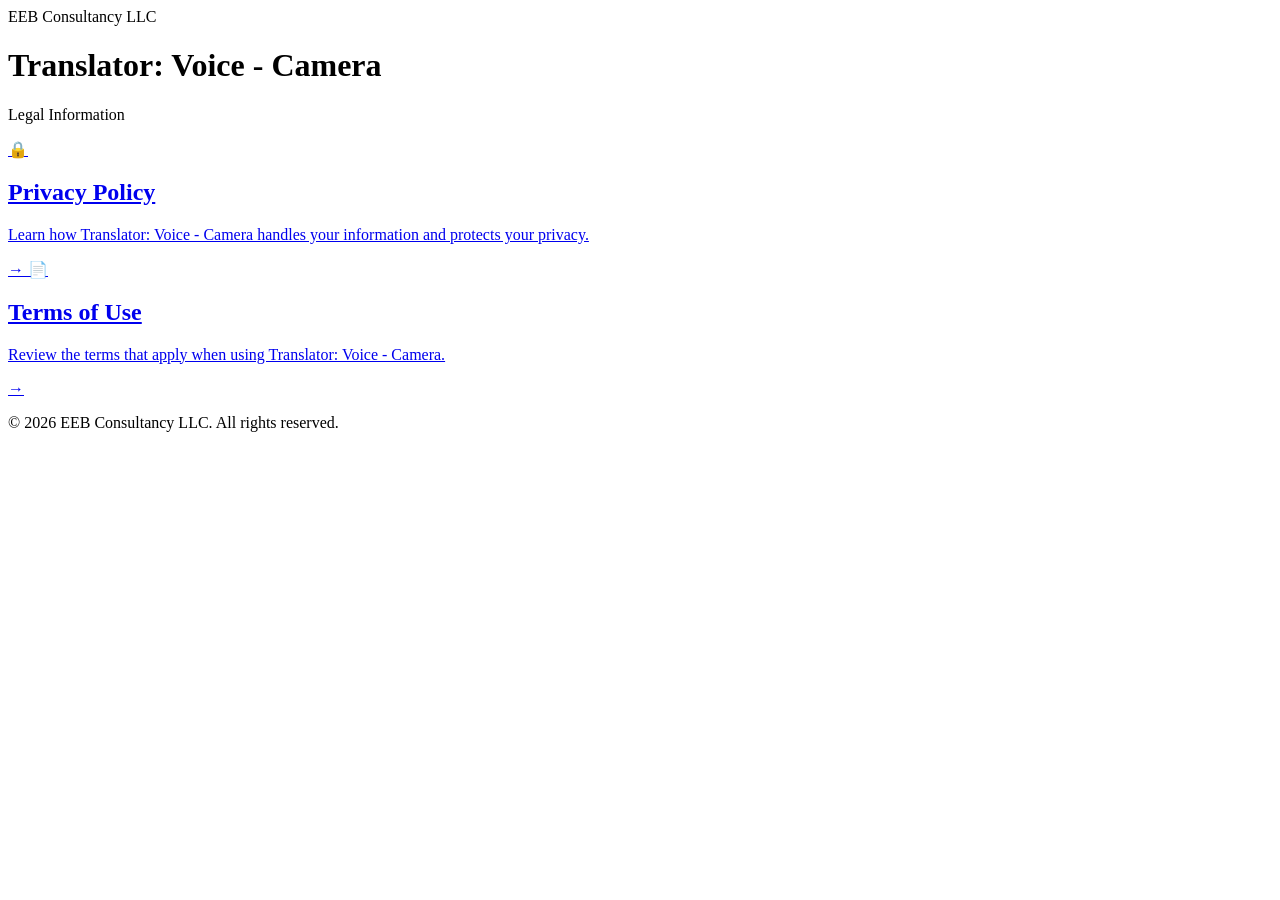
==== index.html @ fea5bd94 "Create index.html" ====
<!DOCTYPE html>
<html lang="en">
<head>
  <meta charset="UTF-8">
  <meta name="viewport" content="width=device-width, initial-scale=1.0">
  <title>Translator: Voice - Camera | Legal</title>
  <link rel="stylesheet" href="styles.css">
</head>
<body>
  <main class="container">
    <header>
      <div class="badge">EEB Consultancy LLC</div>
      <h1>Translator: Voice - Camera</h1>
      <p class="subtitle">Legal Information</p>
    </header>

    <section class="legal-grid">
      <a class="legal-card" href="privacy.html">
        <span class="icon">🔒</span>
        <div>
          <h2>Privacy Policy</h2>
          <p>Learn how Translator: Voice - Camera handles your information and protects your privacy.</p>
        </div>
        <span class="arrow">→</span>
      </a>

      <a class="legal-card" href="terms.html">
        <span class="icon">📄</span>
        <div>
          <h2>Terms of Use</h2>
          <p>Review the terms that apply when using Translator: Voice - Camera.</p>
        </div>
        <span class="arrow">→</span>
      </a>
    </section>

    <footer>
      <p>© 2026 EEB Consultancy LLC. All rights reserved.</p>
    </footer>
  </main>
</body>
</html>
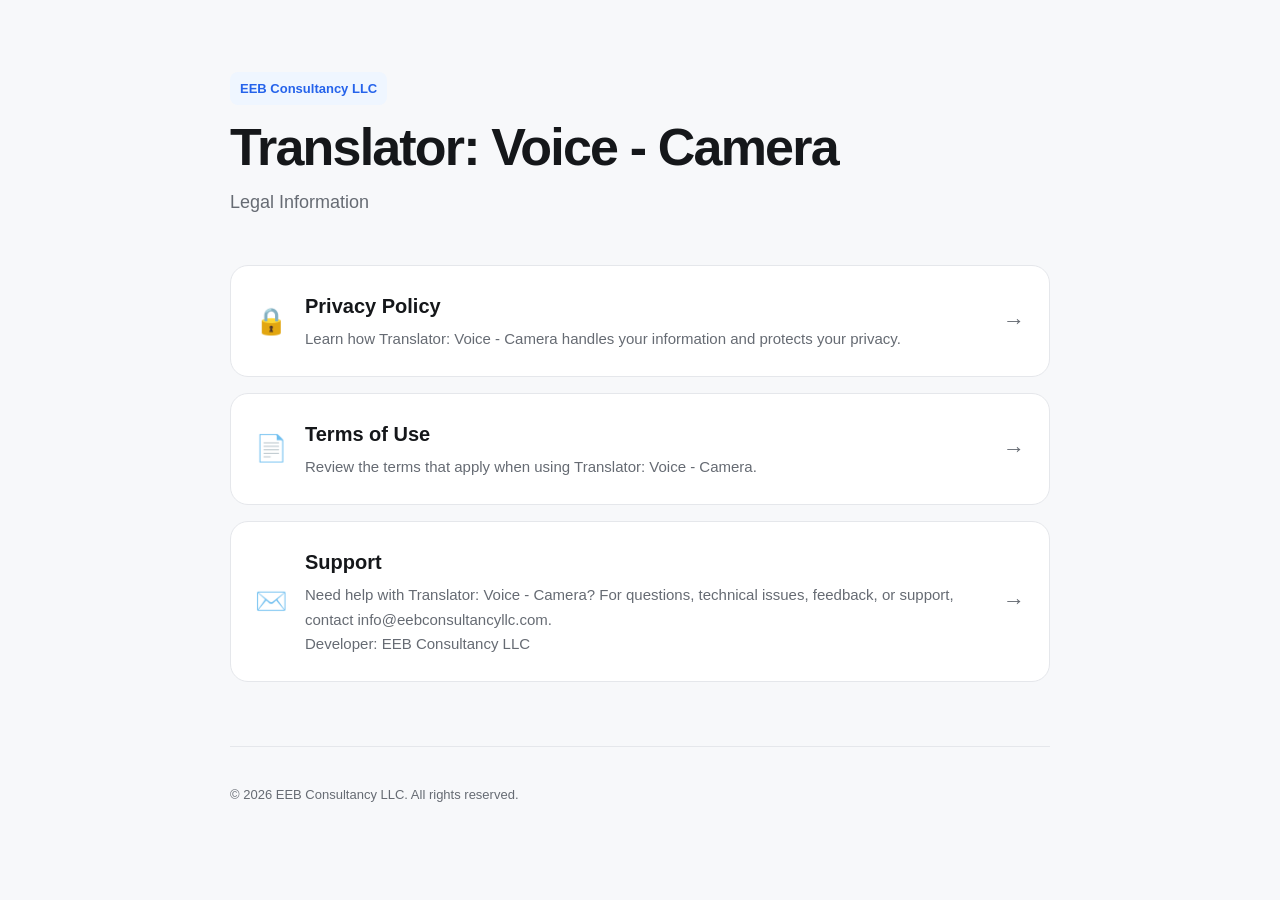
==== commit 027f48f2: "Update index.html" ====
--- a/index.html
+++ b/index.html
@@ -32,6 +32,16 @@
         </div>
         <span class="arrow">→</span>
       </a>
+
+      <a class="legal-card" href="mailto:info@eebconsultancyllc.com">
+        <span class="icon">✉️</span>
+        <div>
+          <h2>Support</h2>
+          <p>Need help with Translator: Voice - Camera? For questions, technical issues, feedback, or support, contact info@eebconsultancyllc.com.</p>
+          <p>Developer: EEB Consultancy LLC</p>
+        </div>
+        <span class="arrow">→</span>
+      </a>
     </section>
 
     <footer>
--- a/styles.css
+++ b/styles.css
@@ -0,0 +1,202 @@
+:root {
+  --bg: #f7f8fa;
+  --surface: #ffffff;
+  --text: #15171a;
+  --secondary: #666b73;
+  --border: #e5e7eb;
+  --accent: #2563eb;
+  --accent-soft: #eff6ff;
+  --max-width: 820px;
+}
+
+* {
+  box-sizing: border-box;
+}
+
+html {
+  -webkit-text-size-adjust: 100%;
+}
+
+body {
+  margin: 0;
+  background: var(--bg);
+  color: var(--text);
+  font-family: -apple-system, BlinkMacSystemFont, "Segoe UI", Roboto,
+    Helvetica, Arial, sans-serif;
+  line-height: 1.65;
+}
+
+.container {
+  width: min(calc(100% - 40px), var(--max-width));
+  margin: 0 auto;
+  padding: 72px 0 40px;
+}
+
+header {
+  margin-bottom: 48px;
+}
+
+.badge {
+  display: inline-block;
+  margin-bottom: 14px;
+  padding: 6px 10px;
+  border-radius: 8px;
+  background: var(--accent-soft);
+  color: var(--accent);
+  font-size: 13px;
+  font-weight: 600;
+}
+
+h1 {
+  margin: 0;
+  font-size: clamp(34px, 6vw, 52px);
+  line-height: 1.08;
+  letter-spacing: -0.035em;
+}
+
+.subtitle {
+  margin: 12px 0 0;
+  color: var(--secondary);
+  font-size: 18px;
+}
+
+.effective-date {
+  margin: 8px 0 0;
+  color: var(--secondary);
+  font-size: 14px;
+}
+
+.legal-grid {
+  display: grid;
+  gap: 16px;
+}
+
+.legal-card {
+  display: grid;
+  grid-template-columns: auto 1fr auto;
+  gap: 18px;
+  align-items: center;
+  padding: 24px;
+  border: 1px solid var(--border);
+  border-radius: 18px;
+  background: var(--surface);
+  color: inherit;
+  text-decoration: none;
+  transition:
+    transform 0.15s ease,
+    border-color 0.15s ease,
+    box-shadow 0.15s ease;
+}
+
+.legal-card:hover {
+  transform: translateY(-2px);
+  border-color: #d1d5db;
+  box-shadow: 0 10px 30px rgba(0, 0, 0, 0.06);
+}
+
+.legal-card .icon {
+  font-size: 26px;
+}
+
+.legal-card h2 {
+  margin: 0 0 4px;
+  font-size: 20px;
+}
+
+.legal-card p {
+  margin: 0;
+  color: var(--secondary);
+  font-size: 15px;
+}
+
+.arrow {
+  color: var(--secondary);
+  font-size: 22px;
+}
+
+nav {
+  margin-bottom: 40px;
+}
+
+nav a {
+  color: var(--accent);
+  font-weight: 600;
+  text-decoration: none;
+}
+
+nav a:hover {
+  text-decoration: underline;
+}
+
+.legal-header {
+  padding-bottom: 32px;
+  border-bottom: 1px solid var(--border);
+}
+
+.legal-content {
+  font-size: 16px;
+}
+
+.legal-content h2 {
+  margin: 38px 0 10px;
+  font-size: 21px;
+  line-height: 1.3;
+  letter-spacing: -0.015em;
+}
+
+.legal-content p {
+  margin: 0 0 18px;
+}
+
+.legal-content a {
+  color: var(--accent);
+}
+
+footer {
+  margin-top: 64px;
+  padding-top: 24px;
+  border-top: 1px solid var(--border);
+  color: var(--secondary);
+  font-size: 13px;
+}
+
+@media (max-width: 600px) {
+  .container {
+    width: min(calc(100% - 32px), var(--max-width));
+    padding-top: 40px;
+  }
+
+  header {
+    margin-bottom: 36px;
+  }
+
+  .legal-card {
+    padding: 20px;
+    gap: 14px;
+  }
+
+  .legal-card .icon {
+    font-size: 22px;
+  }
+
+  .legal-content h2 {
+    margin-top: 32px;
+  }
+}
+
+@media (prefers-color-scheme: dark) {
+  :root {
+    --bg: #111315;
+    --surface: #191c1f;
+    --text: #f3f4f6;
+    --secondary: #a5aab2;
+    --border: #2b2f34;
+    --accent: #7da7ff;
+    --accent-soft: #18243b;
+  }
+
+  .legal-card:hover {
+    border-color: #3a4047;
+    box-shadow: none;
+  }
+}
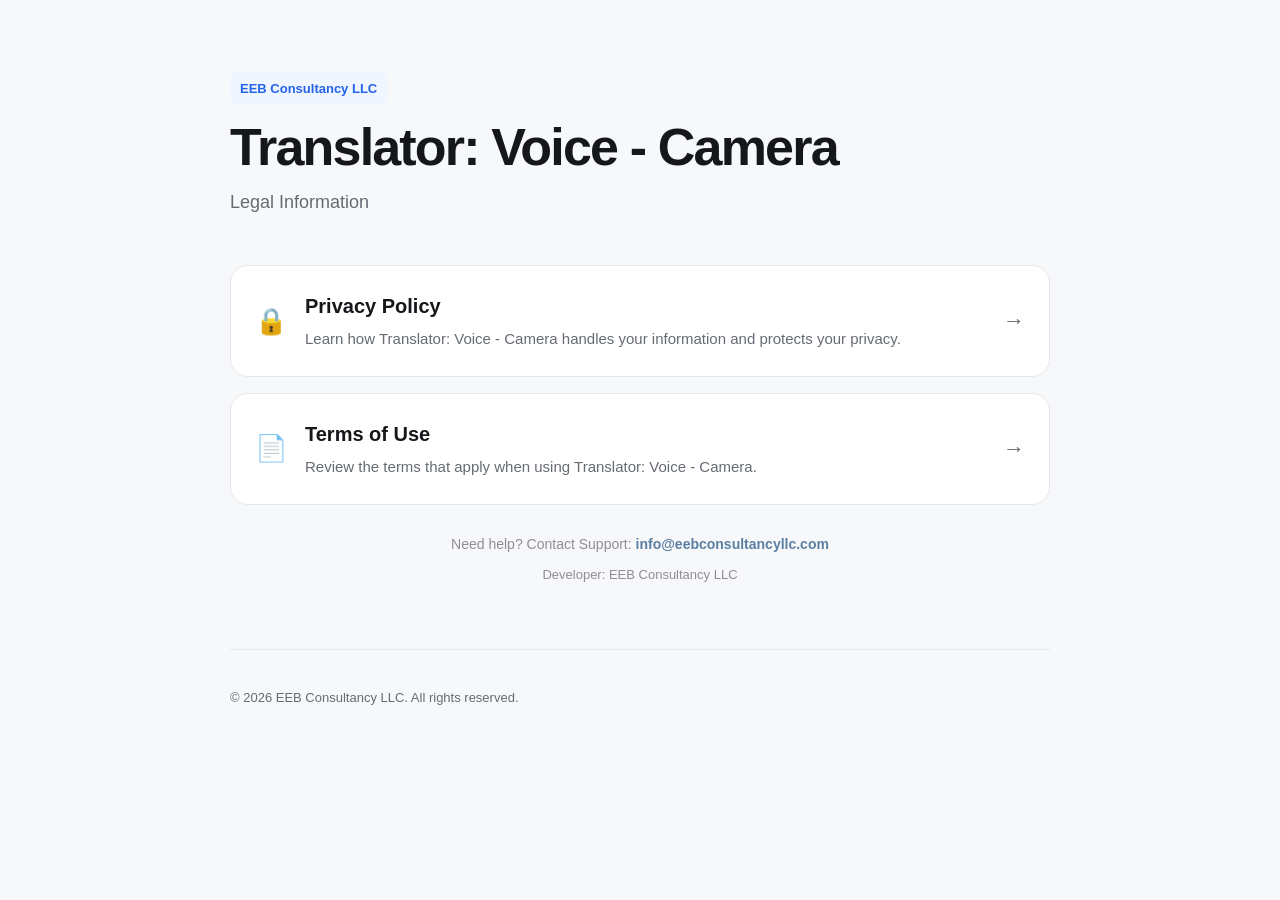
==== commit ad5b1a35: "Update index.html" ====
--- a/index.html
+++ b/index.html
@@ -32,16 +32,19 @@
         </div>
         <span class="arrow">→</span>
       </a>
+    </section>
 
-      <a class="legal-card" href="mailto:info@eebconsultancyllc.com">
-        <span class="icon">✉️</span>
-        <div>
-          <h2>Support</h2>
-          <p>Need help with Translator: Voice - Camera? For questions, technical issues, feedback, or support, contact info@eebconsultancyllc.com.</p>
-          <p>Developer: EEB Consultancy LLC</p>
-        </div>
-        <span class="arrow">→</span>
-      </a>
+    <section style="margin-top: 28px; text-align: center;">
+      <p style="margin: 0; color: #8e8e93; font-size: 14px;">
+        Need help? Contact Support:
+        <a href="mailto:info@eebconsultancyllc.com"
+           style="color: #5b7fa3; text-decoration: none; font-weight: 600;">
+          info@eebconsultancyllc.com
+        </a>
+      </p>
+      <p style="margin: 8px 0 0; color: #8e8e93; font-size: 13px;">
+        Developer: EEB Consultancy LLC
+      </p>
     </section>
 
     <footer>
